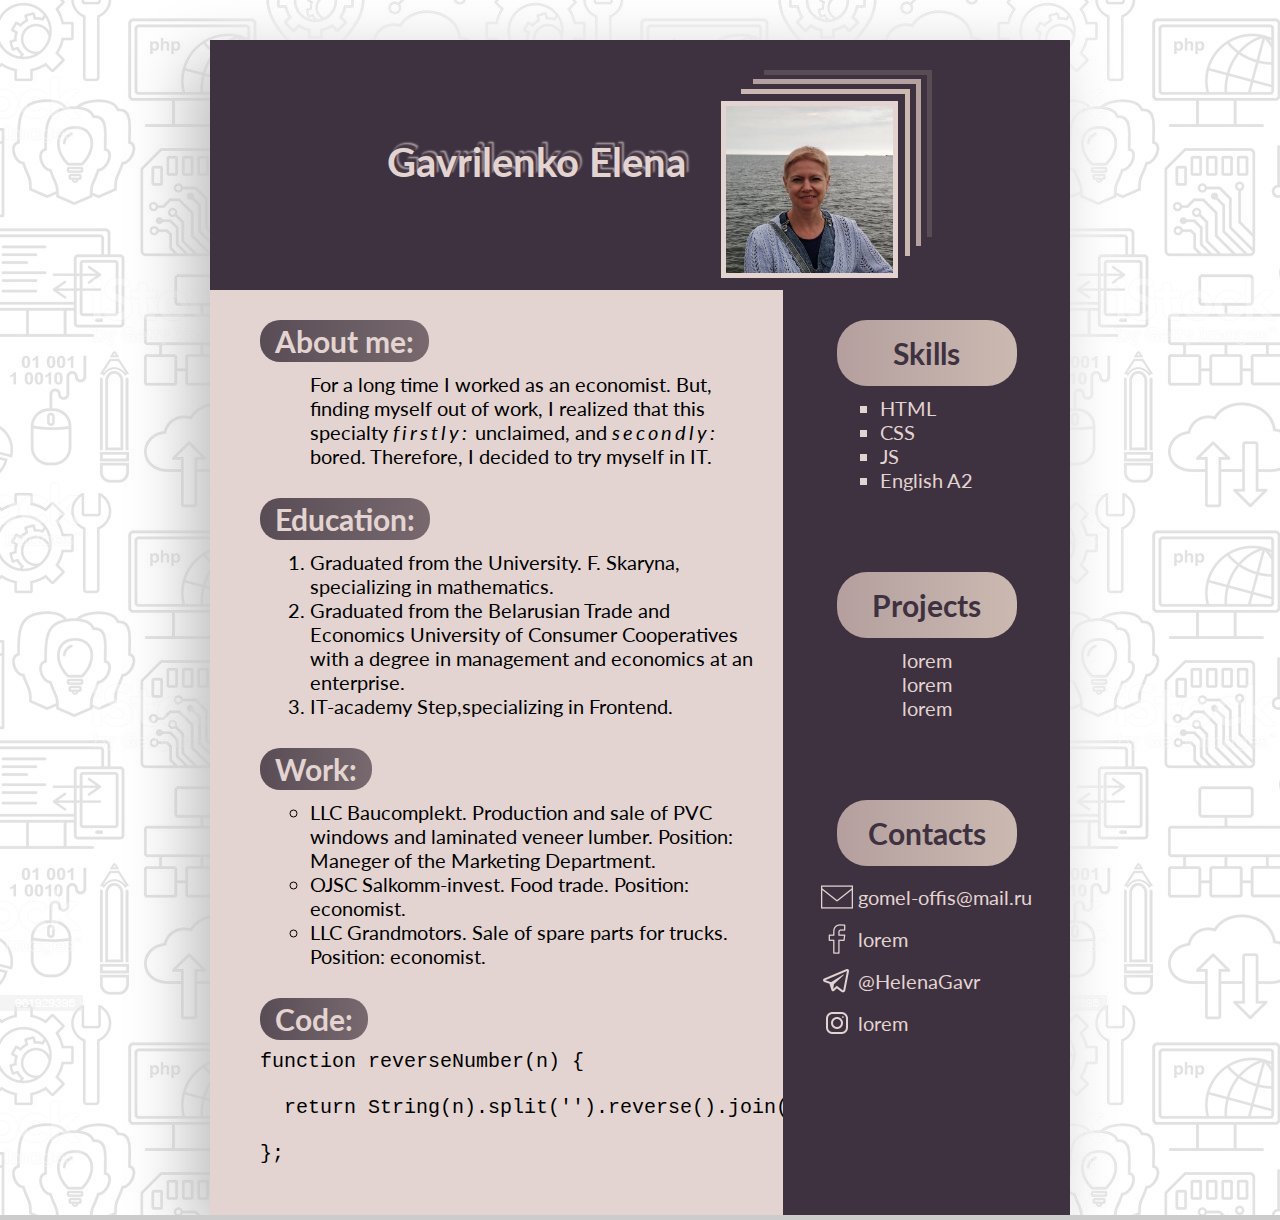
==== index.html @ 0b6e6066 "Add files via upload" ====
<!DOCTYPE html>
<html lang="en">
  <head>
    <meta charset="UTF-8" />
    <meta http-equiv="X-UA-Compatible" content="IE=edge" />
    <meta name="viewport" content="width=device-width, initial-scale=1.0" />
    <link rel="preconnect" href="https://fonts.googleapis.com" />
    <link rel="preconnect" href="https://fonts.gstatic.com" crossorigin />
    <link
      href="https://fonts.googleapis.com/css2?family=Lato:wght@300;400;700&display=swap"
      rel="stylesheet"
    />
    <title>CV</title>
    <link rel="stylesheet" href="css/main.css" />
    <link rel="shortcut icon" href="img/fav.jpg" type="image/x-icon" />
  </head>
  <body>
    <div class="wrapper">
      <div class="container">
        <header class="header">
          <div class="main__title title">
            <h1 class="title__name">Gavrilenko Elena</h1>
            <div class="title__photo"><img src="./img/photo.jpg" alt="" /></div>
          </div>
        </header>
        <main class="main">
          <section class="main__section about" id="about-me">
            <h2 class="about__subtitle subtitle">About me:</h2>
            <p class="about__text">
              For a long time I worked as an economist. But, finding myself out
              of work, I realized that this specialty
              <span>firstly:</span> unclaimed, and <span>secondly:</span> bored.
              Therefore, I decided to try myself in IT.
            </p>
          </section>
          <section class="main__section education" id="education">
            <h2 class="education__subtitle subtitle">Education:</h2>
            <ol class="education__items">
              <li class="education__item">
                Graduated from the University. F. Skaryna, specializing in
                mathematics.
              </li>
              <li class="education__item">
                Graduated from the Belarusian Trade and Economics University of
                Consumer Cooperatives with a degree in management and economics
                at an enterprise.
              </li>
              <li class="education__item">
                IT-academy Step,specializing in Frontend.
              </li>
            </ol>
          </section>
          <section class="main__section work" id="work">
            <h2 class="work__subtitle subtitle">Work:</h2>
            <ul class="work__items">
              <li class="work__item">
                LLC Baucomplekt. Production and sale of PVC windows and
                laminated veneer lumber. Position: Maneger of the Marketing
                Department.
              </li>
              <li class="work__item">
                OJSC Salkomm-invest. Food trade. Position: economist.
              </li>
              <li class="work__item">
                LLC Grandmotors. Sale of spare parts for trucks. Position:
                economist.
              </li>
            </ul>
          </section>
          <section class="main__section code" id="code">
            <h2 class="code__subtitle subtitle">Code:</h2>
            <pre><code>function reverseNumber(n) {
    
  return String(n).split('').reverse().join('');
          
};</code></pre>
          </section>
        </main>
        <aside class="aside">
          <div class="aside__made">
            <div class="aside__item skills">
              <h2 class="skills__subtitle aside__title">Skills</h2>
              <ul class="skills__items">
                <li class="skills__item">HTML</li>
                <li class="skills__item">CSS</li>
                <li class="skills__item">JS</li>
                <li class="skills__item">English A2</li>
              </ul>
            </div>
            <div class="aside__item projects">
              <h2 class="projects__subtitle aside__title">Projects</h2>
              <ul class="projects__items">
                <li class="projects__item"><a href="#">lorem</a></li>
                <li class="projects__item"><a href="#">lorem</a></li>
                <li class="projects__item"><a href="#">lorem</a></li>
              </ul>
            </div>
            <div class="aside__item contacts" id="contacts">
              <h2 class="contacts__subtitle aside__title">Contacts</h2>
              <div class="contacts__media">
                <div class="contacts__item">
                  <img src="./img/icons/icons8-почта-32.png" alt="" />
                  <p>gomel-offis@mail.ru</p>
                </div>
                <div class="contacts__item">
                  <img src="./img/icons/icons8-facebook-f-32.png" alt="" />
                  <p>lorem</p>
                </div>
                <div class="contacts__item">
                  <img src="./img/icons/icons8-телеграмма-app-32.png" alt="" />
                  <p>@HelenaGavr</p>
                </div>
                <div class="contacts__item">
                  <img src="./img/icons/icons8-instagram-32.png" alt="" />
                  <p>lorem</p>
                </div>
              </div>
            </div>
          </div>
        </aside>
      </div>
    </div>
  </body>
</html>
---- css/main.css ----
*,
*::after,
*::before{
  padding: 0;
  border: 0;
  margin: 0;
  box-sizing: border-box;
}
:root{
  --color1:#e3d4d1;
  --color2:#3e3240 ;
}
/* colors */
/* 1. #e3d4d1 */
/* 2. #3e3240 */
/* 3. #594c55 -начало градиента */
/* 4. #77696e - конец грдиента */
/* 5. #83767a -начало градиента*/
/* 6. #a59395 - конец грдиента */
/* 7. #b3a09f -начало градиента */
/* 8.  #ceb4b4 - конец грдиента */
/* 9. #b49f9e -начало градиента
10. #cbb9b1 - конец грдиент*/
li{
  list-style: none;
}
a{
  text-decoration: none;
  color: inherit;
}
html{
  height: 100%;
}
body{
  min-height: 100%;
  font-family: 'Lato', sans-serif;
  font-size: 20px;
  background-color: #ccc;
  background-image: url('../img/фон.jpg');
  overflow: hidden;
}

.wrapper{
  max-width: 860px;
  height: 100%;
  margin: 40px auto;
  display: flex;
  justify-content: center;
  background: #e0e0e0;
  box-shadow:  -20px 20px 60px #bebebe,
             20px -20px 60px #ffffff;
}
.container{
  width: 100%;
  display: grid;
  grid-template-columns: repeat(3, 1fr);
  grid-template-rows: 250px 1fr;
  grid-template-areas: "h h h"
                       "m m a";
}
.header{
  grid-area: h;
}
.main{
  grid-area: m;
}
.aside{
  grid-area: a;
}

/* HEADER */
/* ------------------------------ */

.header{
  display: flex;
  justify-content: center;
  align-items: center;
  padding: 20px;
  background-color: var(--color2);
  
  overflow: hidden;
}

/* MAIN */
/* ------------------------------------ */

/* MAIN TITLE */
.title{
  width: 100%;
  height: 250px;
  display: flex;
  justify-content: center;
  column-gap: 40px;
  padding: 10px 0 17px 0;
  align-items: center;
  color: var(--color1);
  
}
.title__name{
  text-shadow: 3px -4px 2px var(--color2),
                4px -5px 2px var(--color1);
}

.title__photo{
  height: 75%;
  box-shadow: 0 0 0 5px var(--color1);
  position: relative;
  align-self: flex-end
}
.title__photo::after{
  content: '';
  display: block;
  width: 167px;
  height: 5px;
  position: absolute;
  top: -17px;
  right: -15px;
  background-color:#cbb9b1;
  box-shadow: 12px -10px 0px #b3a09f,
              23px -19px 0px #594c55;
  z-index: 10;
}
.title__photo::before{
  content: '';
  display: block;
  width: 167px;
  height: 5px;
  position: absolute;
  transform: rotate(90deg);
  top: 64px;
  right: -98px;
  background-color:#cbb9b1;
  box-shadow: -10px -11px 0px #b3a09f,
              -19px -22px 0px #594c55;
  z-index: 10;
}
.title__photo img{
  height: 100%;
  object-fit: contain
}

/* SECTIONS */
.main__section{
  display: flex;
  flex-direction: column;
  padding: 30px 30px 0 50px;
  background-color: var(--color1);
}
.subtitle{
  width:fit-content;
  background: linear-gradient(to right,#594c55,#77696e);
  border-radius: 20px;
  color:var(--color1);
  padding: 3px 15px;
  margin-bottom: 10px;
}

/* ABOUT */
.about__text,
.education__items,
.work__items{
  padding-left: 50px;
}
.about__text span{
  font-style: italic;
  letter-spacing: 3px;
}
/* EDUCATION */
.education__item{
  list-style-type: decimal;
}
/* WORK */
.work__item{
  list-style-type: circle
}
/* CODE */
.code{
  padding-bottom: 50px;
}


/* ASIDE */
/* --------------------------- */
.aside{
  background-color: #3e3240;
  color: var(--color1);
}
.aside__made{
  display: flex;
  flex-direction: column;
  justify-content: flex-start;
  align-items: center;
  text-align: start;
  padding: 30px 0 0 0;
  row-gap:80px; 
}
.aside__item{
  display: flex;flex-direction: column;
  align-items:center;
}
.aside__title{
  width: 180px;
  text-align: center;
  margin-bottom: 10px;
  padding: 15px 20px;
  border-radius: 30px;
  background: linear-gradient(to right,#b49f9e,#cbb9b1);
  color: var(--color2);
}
/* SKILLS */

.skills__item{
  list-style-type: square;
}
.contacts__media{
  display: flex;
  flex-direction: column
} 
.contacts__item{
  display: flex;
  column-gap: 5px;
  padding: 5px;
  align-items: center;
}
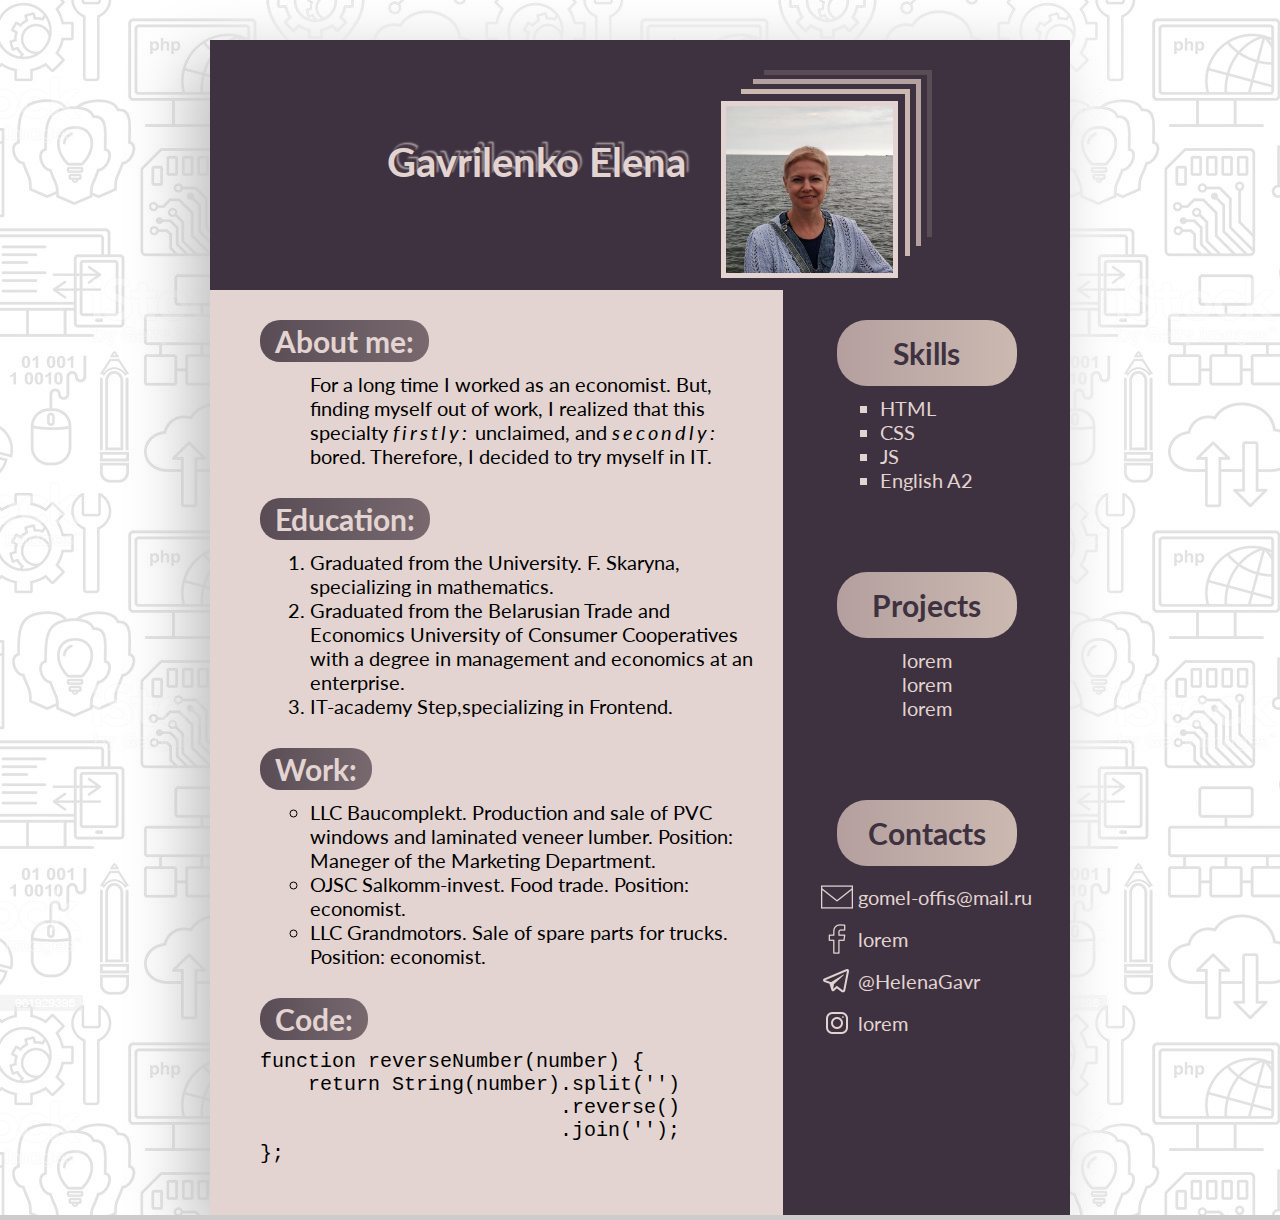
==== commit 6d5e1995: "Add files via upload" ====
--- a/index.html
+++ b/index.html
@@ -69,10 +69,10 @@
           </section>
           <section class="main__section code" id="code">
             <h2 class="code__subtitle subtitle">Code:</h2>
-            <pre><code>function reverseNumber(n) {
-    
-  return String(n).split('').reverse().join('');
-          
+            <pre><code>function reverseNumber(number) {
+    return String(number).split('')
+                         .reverse()
+                         .join('');    
 };</code></pre>
           </section>
         </main>
--- a/css/main.css
+++ b/css/main.css
@@ -39,6 +39,11 @@
   background-image: url('../img/фон.jpg');
   overflow: hidden;
 }
+@media (max-width: 768px){
+  body{
+    overflow: visible;
+  }
+}
 
 .wrapper{
   max-width: 860px;
@@ -48,7 +53,7 @@
   justify-content: center;
   background: #e0e0e0;
   box-shadow:  -20px 20px 60px #bebebe,
-             20px -20px 60px #ffffff;
+                20px -20px 60px #ffffff;
 }
 .container{
   width: 100%;
@@ -67,7 +72,15 @@
 .aside{
   grid-area: a;
 }
-
+@media (max-width: 768px){
+  .container{
+  grid-template-columns: repeat(1, 1fr);
+  grid-template-rows: 250px 1fr 1fr;
+  grid-template-areas: "h"
+                       "m"
+                       "a";
+  }                     
+}
 /* HEADER */
 /* ------------------------------ */
 
@@ -77,14 +90,10 @@
   align-items: center;
   padding: 20px;
   background-color: var(--color2);
-  
   overflow: hidden;
 }
 
-/* MAIN */
-/* ------------------------------------ */
-
-/* MAIN TITLE */
+/* TITLE */
 .title{
   width: 100%;
   height: 250px;
@@ -94,7 +103,11 @@
   padding: 10px 0 17px 0;
   align-items: center;
   color: var(--color1);
-  
+}
+@media (max-width: 768px){
+  .title{
+    padding: 10px 40px 10px 10px;
+  }
 }
 .title__name{
   text-shadow: 3px -4px 2px var(--color2),
@@ -139,6 +152,8 @@
   object-fit: contain
 }
 
+/* MAIN */
+/* ------------------------------------ */
 /* SECTIONS */
 .main__section{
   display: flex;
